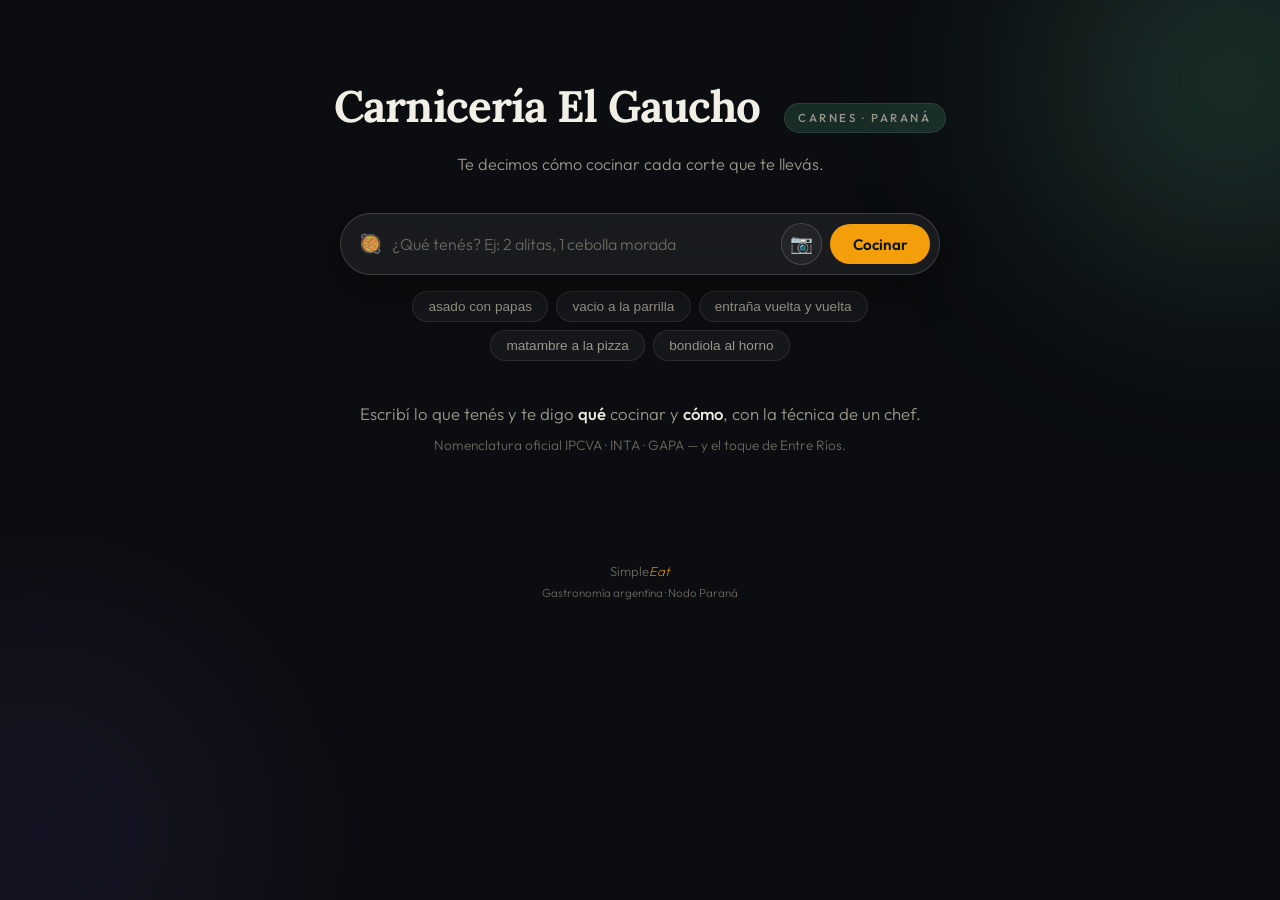
==== demo-carniceria.html @ 89d90034 "feat: modo comercio (perfil B2B personalizable) + demo carnicería" ====
<!DOCTYPE html>
<html lang="es-AR">
<head>
  <meta charset="UTF-8" />
  <meta name="viewport" content="width=device-width, initial-scale=1.0" />
  <title>Carnicería El Gaucho — Cocina cada corte</title>
  <meta name="description" content="SimpleEat te dice qué cocinar con lo que tenés, con técnica de Master Chef y nomenclatura oficial argentina (IPCVA · INTA · GAPA)." />
  <link rel="preconnect" href="https://fonts.googleapis.com" />
  <link rel="preconnect" href="https://fonts.gstatic.com" crossorigin />
  <link href="https://fonts.googleapis.com/css2?family=Lora:ital,wght@0,400;0,500;0,600;1,400;1,500&family=Outfit:wght@300;400;500;600;700&display=swap" rel="stylesheet" />
  <link rel="stylesheet" href="css/style.css" />
</head>
<body>
  <div class="halo halo--uno" aria-hidden="true"></div>
  <div class="halo halo--dos" aria-hidden="true"></div>

  <header class="cabecera">
    <div class="marca">
      <span class="marca__simple">Simple</span><span class="marca__eat">Eat</span>
      <span class="marca__nodo">Nodo Paraná</span>
    </div>
    <p class="cabecera__lema">El chef argentino que cocina con lo que tenés.</p>
  </header>

  <main class="principal">
    <!-- Omnibar: el corazón de la "tecnología invisible" -->
    <section class="omnibar" aria-label="Buscador de recetas">
      <div class="omnibar__caja">
        <span class="omnibar__icono" aria-hidden="true">🥘</span>
        <input
          id="omnibar"
          class="omnibar__input"
          type="text"
          inputmode="text"
          autocomplete="off"
          autocapitalize="off"
          spellcheck="false"
          placeholder="¿Qué tenés? Ej: 2 alitas, 1 cebolla morada"
          aria-label="Ingredientes que tenés"
        />
        <button id="foto" class="omnibar__foto" type="button" aria-label="Sacar foto de la heladera" title="Sacar foto">📷</button>
        <button id="cocinar" class="omnibar__boton" type="button">Cocinar</button>
      </div>
      <input id="captura" type="file" accept="image/*" capture="environment" hidden />
      <div class="sugerencias" id="sugerencias" aria-label="Ejemplos rápidos"></div>
    </section>

    <!-- Resultado de la receta -->
    <section id="resultado" class="resultado" hidden aria-live="polite"></section>

    <!-- Estado vacío inicial -->
    <section id="vacio" class="vacio">
      <p class="vacio__frase">Escribí lo que tenés y te digo <strong>qué</strong> cocinar y <strong>cómo</strong>, con la técnica de un chef.</p>
      <p class="vacio__detalle">Nomenclatura oficial IPCVA · INTA · GAPA — y el toque de Entre Ríos.</p>
    </section>
  </main>

  <footer class="pie">
    <span>Simple<span class="marca__eat">Eat</span></span>
    <span class="pie__nota">Gastronomía argentina · Nodo Paraná</span>
  </footer>

  <script src="js/data/ingredientes.js"></script>
  <script src="js/data/comercio-carniceria.js"></script>
  <script src="js/core/parser.js"></script>
  <script src="js/core/cocina.js"></script>
  <script src="js/core/coping.js"></script>
  <script src="js/ui/app.js"></script>
</body>
</html>
---- css/style.css ----
/* ────────────────────────────────────────────────────────────────
   SimpleEat · Estética "Premium Night 2.0"
   Fondo obsidian, halos orgánicos, glassmorphism, tipografía editorial.
   Mobile-first, touch-friendly (sin hover obligatorio).
   ──────────────────────────────────────────────────────────────── */

:root {
  --fondo: #0b0d10;
  --fondo-elevado: rgba(255, 255, 255, 0.045);
  --fondo-vidrio: rgba(255, 255, 255, 0.06);
  --borde: rgba(255, 255, 255, 0.09);
  --borde-fuerte: rgba(255, 255, 255, 0.16);

  --texto: #f2efe7;
  --texto-suave: #9b968a;
  --texto-apagado: #6b675e;

  --acento: #6ee7b7;          /* verde orgánico (halo) */
  --acento-suave: rgba(110, 231, 183, 0.14);

  --naranja: #f5a623;         /* "Ingenio Argento" */
  --verde: #34d399;
  --amarillo: #fbbf24;
  --rojo: #f87171;

  --radio: 18px;
  --radio-pill: 999px;

  --serif: "Lora", Georgia, serif;
  --sans: "Outfit", system-ui, -apple-system, sans-serif;
}

* { box-sizing: border-box; }

html, body {
  margin: 0;
  padding: 0;
}

body {
  background: var(--fondo);
  color: var(--texto);
  font-family: var(--sans);
  font-weight: 300;
  min-height: 100vh;
  line-height: 1.55;
  -webkit-font-smoothing: antialiased;
  overflow-x: hidden;
}

/* ── Halos de luz orgánica ─────────────────────────────────────── */
.halo {
  position: fixed;
  border-radius: 50%;
  filter: blur(90px);
  pointer-events: none;
  z-index: 0;
}
.halo--uno {
  width: 60vw; height: 60vw;
  max-width: 560px; max-height: 560px;
  top: -22vh; right: -18vw;
  background: radial-gradient(circle, rgba(110, 231, 183, 0.22), transparent 70%);
}
.halo--dos {
  width: 70vw; height: 70vw;
  max-width: 640px; max-height: 640px;
  bottom: -28vh; left: -22vw;
  background: radial-gradient(circle, rgba(120, 90, 220, 0.14), transparent 70%);
}

/* ── Cabecera ──────────────────────────────────────────────────── */
.cabecera {
  position: relative;
  z-index: 1;
  text-align: center;
  padding: 3rem 1.25rem 1.25rem;
}
.marca {
  font-family: var(--serif);
  display: flex;
  align-items: baseline;
  justify-content: center;
  gap: 0.35rem;
  flex-wrap: wrap;
}
.marca__simple {
  font-weight: 900;
  font-size: clamp(2rem, 6vw, 2.75rem);
  letter-spacing: -0.02em;
}
.marca__eat {
  font-weight: 200;
  font-style: italic;
  font-size: clamp(2rem, 6vw, 2.75rem);
  letter-spacing: -0.02em;
  color: var(--acento);
}
.marca__nodo {
  font-family: var(--sans);
  font-size: 0.72rem;
  font-weight: 500;
  letter-spacing: 0.22em;
  text-transform: uppercase;
  color: var(--texto-suave);
  background: var(--acento-suave);
  border: 1px solid var(--borde);
  border-radius: var(--radio-pill);
  padding: 0.3rem 0.85rem;
  margin-left: 0.75rem;
}
.cabecera__lema {
  margin: 0.75rem 0 0;
  color: var(--texto-suave);
  font-size: 1.02rem;
  font-weight: 300;
}

/* ── Principal ─────────────────────────────────────────────────── */
.principal {
  position: relative;
  z-index: 1;
  max-width: 640px;
  margin: 0 auto;
  padding: 1rem 1.25rem 4rem;
}

/* ── Omnibar ───────────────────────────────────────────────────── */
.omnibar__caja {
  display: flex;
  align-items: center;
  gap: 0.5rem;
  background: var(--fondo-vidrio);
  border: 1px solid var(--borde-fuerte);
  border-radius: var(--radio-pill);
  padding: 0.55rem 0.55rem 0.55rem 1.1rem;
  backdrop-filter: blur(14px);
  -webkit-backdrop-filter: blur(14px);
  box-shadow: 0 12px 40px rgba(0, 0, 0, 0.45);
}
.omnibar__icono {
  font-size: 1.15rem;
  flex: none;
}
.omnibar__input {
  flex: 1;
  min-width: 0;
  background: transparent;
  border: none;
  outline: none;
  color: var(--texto);
  font-family: var(--sans);
  font-size: 1rem;
  font-weight: 400;
}
.omnibar__input::placeholder {
  color: var(--texto-apagado);
  font-weight: 300;
}
.omnibar__foto {
  flex: none;
  background: var(--fondo-elevado);
  border: 1px solid var(--borde-fuerte);
  color: var(--texto);
  border-radius: var(--radio-pill);
  width: 2.6rem;
  height: 2.6rem;
  font-size: 1.15rem;
  cursor: pointer;
  display: inline-flex;
  align-items: center;
  justify-content: center;
  transition: transform 0.12s ease, border-color 0.12s ease;
}
.omnibar__foto:active {
  transform: scale(0.94);
  border-color: var(--acento);
}
.omnibar__boton {
  flex: none;
  background: var(--acento);
  color: #07150f;
  border: none;
  border-radius: var(--radio-pill);
  padding: 0.65rem 1.4rem;
  font-family: var(--sans);
  font-size: 0.95rem;
  font-weight: 600;
  cursor: pointer;
  transition: transform 0.12s ease, filter 0.12s ease;
}
.omnibar__boton:active {
  transform: scale(0.96);
  filter: brightness(0.92);
}

/* ── Sugerencias ───────────────────────────────────────────────── */
.sugerencias {
  display: flex;
  flex-wrap: wrap;
  gap: 0.5rem;
  justify-content: center;
  margin-top: 1rem;
}
.chip-sugerencia {
  background: var(--fondo-elevado);
  border: 1px solid var(--borde);
  color: var(--texto-suave);
  border-radius: var(--radio-pill);
  padding: 0.45rem 0.95rem;
  font-size: 0.85rem;
  cursor: pointer;
  transition: border-color 0.12s ease, color 0.12s ease;
}
.chip-sugerencia:active {
  border-color: var(--acento);
  color: var(--texto);
}

/* ── Estado vacío ──────────────────────────────────────────────── */
.vacio {
  text-align: center;
  padding: 2.5rem 0.5rem;
}
.vacio__frase {
  color: var(--texto-suave);
  font-size: 1.05rem;
  margin: 0 0 0.5rem;
}
.vacio__frase strong { color: var(--texto); font-weight: 500; }
.vacio__detalle {
  color: var(--texto-apagado);
  font-size: 0.85rem;
  margin: 0;
}

/* ── Resultado / receta ────────────────────────────────────────── */
.resultado {
  margin-top: 1.75rem;
  animation: aparecer 0.35s ease;
}
@keyframes aparecer {
  from { opacity: 0; transform: translateY(8px); }
  to { opacity: 1; transform: translateY(0); }
}

.tarjeta {
  background: var(--fondo-vidrio);
  border: 1px solid var(--borde);
  border-radius: var(--radio);
  padding: 1.5rem;
  backdrop-filter: blur(12px);
  -webkit-backdrop-filter: blur(12px);
  margin-bottom: 1rem;
}

.receta__titulo {
  font-family: var(--serif);
  font-weight: 500;
  font-size: clamp(1.4rem, 5vw, 1.8rem);
  margin: 0 0 1rem;
  letter-spacing: -0.01em;
}

/* ── Chips de estado ───────────────────────────────────────────── */
.chips {
  display: flex;
  flex-wrap: wrap;
  gap: 0.5rem;
  margin-bottom: 1.25rem;
}
.chip {
  display: inline-flex;
  align-items: center;
  gap: 0.35rem;
  font-size: 0.82rem;
  font-weight: 500;
  border-radius: var(--radio-pill);
  padding: 0.35rem 0.85rem;
  border: 1px solid var(--borde);
}
.chip--tiempo { background: rgba(255, 255, 255, 0.05); color: var(--texto); }
.chip--verde { background: rgba(52, 211, 153, 0.14); color: var(--verde); border-color: rgba(52, 211, 153, 0.3); }
.chip--amarillo { background: rgba(251, 191, 36, 0.14); color: var(--amarillo); border-color: rgba(251, 191, 36, 0.3); }
.chip--rojo { background: rgba(248, 113, 113, 0.14); color: var(--rojo); border-color: rgba(248, 113, 113, 0.3); }
.chip--rapido { background: var(--acento-suave); color: var(--acento); border-color: rgba(110, 231, 183, 0.3); }

/* ── Pasos ─────────────────────────────────────────────────────── */
.paso {
  display: flex;
  gap: 0.9rem;
  padding: 0.9rem 0;
  border-bottom: 1px solid var(--borde);
}
.paso:last-child { border-bottom: none; }
.paso__icono {
  font-size: 1.4rem;
  line-height: 1.3;
  flex: none;
}
.paso__cuerpo { flex: 1; min-width: 0; }
.paso__header {
  font-weight: 600;
  font-size: 0.98rem;
  color: var(--texto);
}
.paso__header .cantidad { color: var(--acento); font-weight: 700; }
.paso__tecnica {
  color: var(--texto-suave);
  font-size: 0.9rem;
  margin-top: 0.2rem;
}
.paso__origen {
  display: inline-block;
  margin-top: 0.4rem;
  font-size: 0.68rem;
  font-weight: 600;
  letter-spacing: 0.08em;
  text-transform: uppercase;
  color: var(--texto-apagado);
  border: 1px solid var(--borde);
  border-radius: var(--radio-pill);
  padding: 0.15rem 0.55rem;
}

/* ── Notas técnicas / sinergia / hacks ─────────────────────────── */
.notas { list-style: none; padding: 0; margin: 0.25rem 0 0; }
.notas li {
  color: var(--texto-suave);
  font-size: 0.88rem;
  padding: 0.4rem 0 0.4rem 1.1rem;
  position: relative;
}
.notas li::before {
  content: "›";
  position: absolute;
  left: 0;
  color: var(--acento);
  font-weight: 700;
}

.titulo-seccion {
  font-family: var(--sans);
  font-size: 0.72rem;
  font-weight: 600;
  letter-spacing: 0.18em;
  text-transform: uppercase;
  color: var(--texto-apagado);
  margin: 0 0 0.75rem;
}

.hack {
  display: flex;
  gap: 0.65rem;
  align-items: flex-start;
  padding: 0.75rem 0.9rem;
  border: 1px solid rgba(245, 166, 35, 0.25);
  background: rgba(245, 166, 35, 0.08);
  border-radius: 12px;
  margin-bottom: 0.6rem;
}
.hack__badge {
  flex: none;
  background: var(--naranja);
  color: #241503;
  font-size: 0.68rem;
  font-weight: 700;
  letter-spacing: 0.04em;
  border-radius: var(--radio-pill);
  padding: 0.2rem 0.6rem;
  margin-top: 0.1rem;
}
.hack__texto { color: var(--texto); font-size: 0.88rem; }

.nudge {
  display: flex;
  gap: 0.65rem;
  align-items: center;
  background: var(--acento-suave);
  border: 1px solid rgba(110, 231, 183, 0.28);
  border-radius: 12px;
  padding: 0.8rem 0.9rem;
  color: var(--texto);
  font-size: 0.88rem;
}

/* ── Pie ───────────────────────────────────────────────────────── */
.pie {
  position: relative;
  z-index: 1;
  text-align: center;
  padding: 0 1.25rem 2.5rem;
  color: var(--texto-apagado);
  font-size: 0.82rem;
}
.pie .marca__eat { font-size: 0.82rem; }
.pie__nota { display: block; margin-top: 0.2rem; font-size: 0.72rem; }

@media (min-width: 640px) {
  .cabecera { padding-top: 4.5rem; }
}
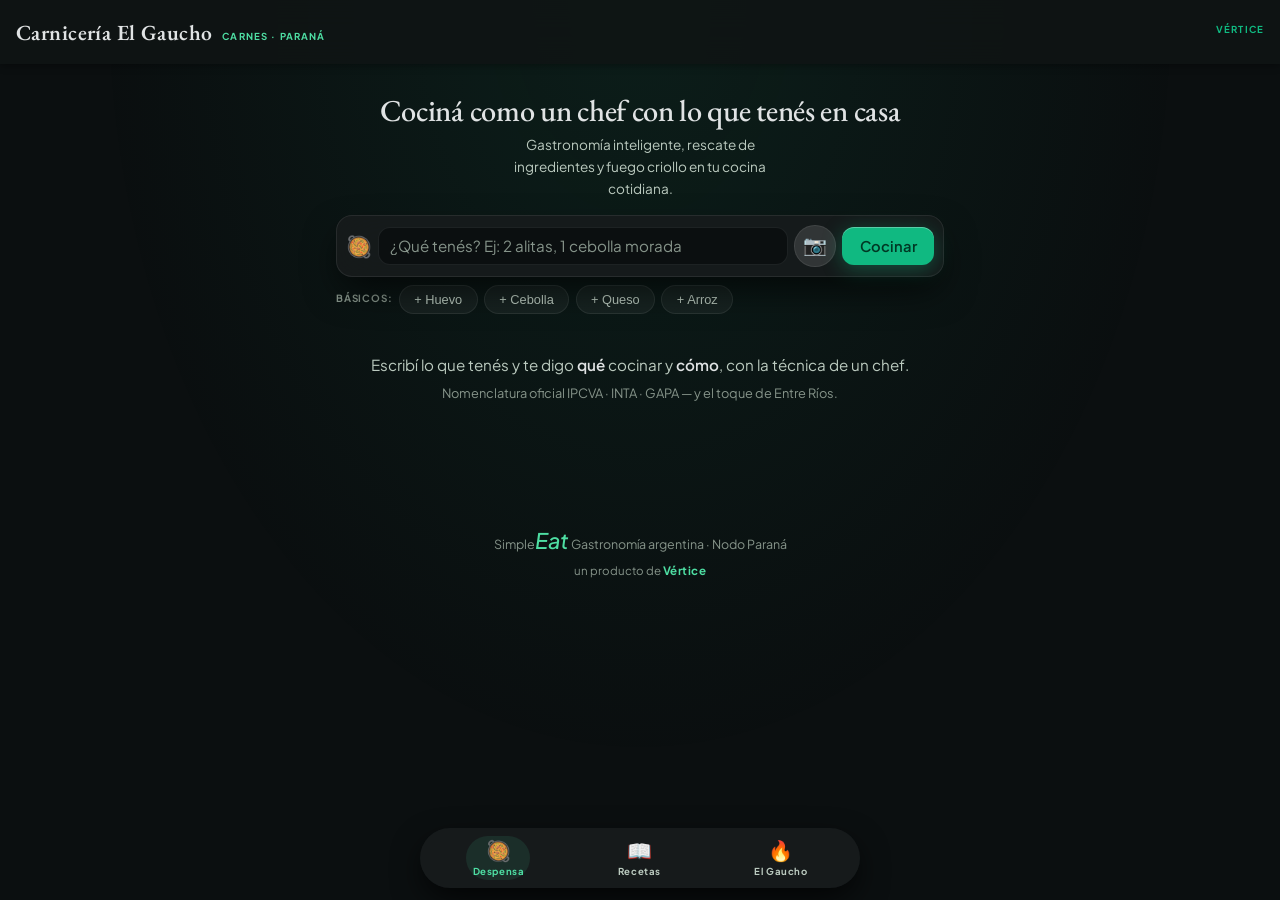
==== commit 6f146617: "feat: demo carnicería actualizada al diseño Stitch + Vértice" ====
--- a/demo-carniceria.html
+++ b/demo-carniceria.html
@@ -1,28 +1,35 @@
 <!DOCTYPE html>
-<html lang="es-AR">
+<html lang="es-AR" class="dark">
 <head>
   <meta charset="UTF-8" />
-  <meta name="viewport" content="width=device-width, initial-scale=1.0" />
-  <title>Carnicería El Gaucho — Cocina cada corte</title>
-  <meta name="description" content="SimpleEat te dice qué cocinar con lo que tenés, con técnica de Master Chef y nomenclatura oficial argentina (IPCVA · INTA · GAPA)." />
+  <meta name="viewport" content="width=device-width, initial-scale=1.0, maximum-scale=1.0, user-scalable=no, viewport-fit=cover" />
+  <title>Carnicería El Gaucho — Cocina cada corte · Vértice</title>
+  <meta name="description" content="SimpleEat te dice qué cocinar con lo que tenés, con técnica de Master Chef y nomenclatura oficial argentina (IPCVA · INTA · GAPA). Un producto de Vértice." />
   <link rel="preconnect" href="https://fonts.googleapis.com" />
   <link rel="preconnect" href="https://fonts.gstatic.com" crossorigin />
-  <link href="https://fonts.googleapis.com/css2?family=Lora:ital,wght@0,400;0,500;0,600;1,400;1,500&family=Outfit:wght@300;400;500;600;700&display=swap" rel="stylesheet" />
+  <link href="https://fonts.googleapis.com/css2?family=EB+Garamond:ital,wght@0,500;0,600;1,500&family=Plus+Jakarta+Sans:wght@400;600;700&display=swap" rel="stylesheet" />
   <link rel="stylesheet" href="css/style.css" />
 </head>
 <body>
   <div class="halo halo--uno" aria-hidden="true"></div>
-  <div class="halo halo--dos" aria-hidden="true"></div>
 
   <header class="cabecera">
-    <div class="marca">
-      <span class="marca__simple">Simple</span><span class="marca__eat">Eat</span>
-      <span class="marca__nodo">Nodo Paraná</span>
+    <div class="cabecera__fila">
+      <div class="marca">
+        <span class="marca__simple">Simple</span><span class="marca__eat">Eat</span>
+        <span class="marca__nodo">Despensa</span>
+      </div>
+      <span class="marca__nodo" style="color:var(--esmeralda-prof)">Vértice</span>
     </div>
-    <p class="cabecera__lema">El chef argentino que cocina con lo que tenés.</p>
   </header>
 
   <main class="principal">
+    <!-- Saludo editorial -->
+    <section class="saludo">
+      <h1>Cociná como un chef con lo que tenés en casa</h1>
+      <p>Gastronomía inteligente, rescate de ingredientes y fuego criollo en tu cocina cotidiana.</p>
+    </section>
+
     <!-- Omnibar: el corazón de la "tecnología invisible" -->
     <section class="omnibar" aria-label="Buscador de recetas">
       <div class="omnibar__caja">
@@ -42,6 +49,16 @@
         <button id="cocinar" class="omnibar__boton" type="button">Cocinar</button>
       </div>
       <input id="captura" type="file" accept="image/*" capture="environment" hidden />
+
+      <!-- Chips rápidos de básicos -->
+      <div class="omnibar__rapidos">
+        <span class="etiqueta">Básicos:</span>
+        <button type="button" class="chip-sugerencia" data-agregar="huevo">+ Huevo</button>
+        <button type="button" class="chip-sugerencia" data-agregar="cebolla">+ Cebolla</button>
+        <button type="button" class="chip-sugerencia" data-agregar="queso">+ Queso</button>
+        <button type="button" class="chip-sugerencia" data-agregar="arroz">+ Arroz</button>
+      </div>
+
       <div class="sugerencias" id="sugerencias" aria-label="Ejemplos rápidos"></div>
     </section>
 
@@ -55,13 +72,30 @@
     </section>
   </main>
 
+  <!-- Navegación inferior -->
+  <nav class="pienav">
+    <div class="pienav__barra">
+      <button class="pienav__item activo" data-nav="despensa" type="button">
+        <span class="ico">🥘</span><span class="txt">Despensa</span>
+      </button>
+      <button class="pienav__item" data-nav="recetas" type="button">
+        <span class="ico">📖</span><span class="txt">Recetas</span>
+      </button>
+      <button class="pienav__item" data-nav="gaucho" type="button">
+        <span class="ico">🔥</span><span class="txt">El Gaucho</span>
+      </button>
+    </div>
+  </nav>
+
   <footer class="pie">
     <span>Simple<span class="marca__eat">Eat</span></span>
     <span class="pie__nota">Gastronomía argentina · Nodo Paraná</span>
+    <span class="pie__vertice">un producto de <strong>Vértice</strong></span>
   </footer>
 
   <script src="js/data/ingredientes.js"></script>
   <script src="js/data/comercio-carniceria.js"></script>
+  <script src="js/config.js"></script>
   <script src="js/core/parser.js"></script>
   <script src="js/core/cocina.js"></script>
   <script src="js/core/coping.js"></script>
--- a/css/style.css
+++ b/css/style.css
@@ -1,119 +1,122 @@
 /* ────────────────────────────────────────────────────────────────
-   SimpleEat · Estética "Premium Night 2.0"
-   Fondo obsidian, halos orgánicos, glassmorphism, tipografía editorial.
-   Mobile-first, touch-friendly (sin hover obligatorio).
+   SimpleEat · "Obsidian & Brasas" (design system de Stitch)
+   Fondo obsidian profundo, esmeralda mint + fuego artesanal,
+   glassmorphism nocturno, tipografía editorial EB Garamond + Plus Jakarta Sans.
+   Mobile-first, touch-friendly. Un producto de Vértice.
    ──────────────────────────────────────────────────────────────── */
 
 :root {
-  --fondo: #0b0d10;
-  --fondo-elevado: rgba(255, 255, 255, 0.045);
-  --fondo-vidrio: rgba(255, 255, 255, 0.06);
-  --borde: rgba(255, 255, 255, 0.09);
-  --borde-fuerte: rgba(255, 255, 255, 0.16);
-
-  --texto: #f2efe7;
-  --texto-suave: #9b968a;
-  --texto-apagado: #6b675e;
-
-  --acento: #6ee7b7;          /* verde orgánico (halo) */
-  --acento-suave: rgba(110, 231, 183, 0.14);
-
-  --naranja: #f5a623;         /* "Ingenio Argento" */
-  --verde: #34d399;
-  --amarillo: #fbbf24;
-  --rojo: #f87171;
-
-  --radio: 18px;
-  --radio-pill: 999px;
-
-  --serif: "Lora", Georgia, serif;
-  --sans: "Outfit", system-ui, -apple-system, sans-serif;
+  /* Superficies obsidian */
+  --fondo: #0b0f10;
+  --superficie: #101415;
+  --sup-bajo: #181c1d;
+  --sup-medio: #1c2021;
+  --sup-alto: #272b2c;
+  --sup-mas-alto: #313536;
+
+  /* Texto */
+  --texto: #e0e3e4;
+  --texto-suave: #bbcabf;
+  --texto-apagado: #86948a;
+
+  /* Acentos */
+  --esmeralda: #4edea3;      /* primary: consumidor/fresco */
+  --esmeralda-prof: #10b981; /* primary-container */
+  --esmeralda-on: #003824;   /* texto sobre esmeralda */
+  --fuego: #ffb690;          /* secondary: carnicería/Ingenio Argento */
+  --fuego-prof: #ec6a06;     /* secondary-container */
+  --fuego-vivo: #ff7e31;     /* tertiary-container */
+  --fuego-on: #552100;
+
+  /* Bordes de vidrio */
+  --borde: rgba(255, 255, 255, 0.08);
+  --borde-fuerte: rgba(255, 255, 255, 0.14);
+  --borde-fuego: rgba(249, 115, 22, 0.35);
+  --borde-esmeralda: rgba(16, 185, 129, 0.35);
+
+  --radio: 8px;
+  --radio-card: 16px;
+  --radio-pill: 9999px;
+
+  --serif: "EB Garamond", Georgia, serif;
+  --sans: "Plus Jakarta Sans", system-ui, -apple-system, sans-serif;
 }
 
 * { box-sizing: border-box; }
 
-html, body {
-  margin: 0;
-  padding: 0;
-}
+html, body { margin: 0; padding: 0; }
 
 body {
   background: var(--fondo);
   color: var(--texto);
   font-family: var(--sans);
-  font-weight: 300;
+  font-weight: 400;
+  font-size: 14px;
+  line-height: 1.6;
   min-height: 100vh;
-  line-height: 1.55;
   -webkit-font-smoothing: antialiased;
   overflow-x: hidden;
-}
-
-/* ── Halos de luz orgánica ─────────────────────────────────────── */
+  overscroll-behavior: none;
+  -webkit-tap-highlight-color: transparent;
+}
+
+/* ── Aura esmeralda de fondo ───────────────────────────────────── */
 .halo {
   position: fixed;
-  border-radius: 50%;
-  filter: blur(90px);
   pointer-events: none;
   z-index: 0;
 }
 .halo--uno {
-  width: 60vw; height: 60vw;
-  max-width: 560px; max-height: 560px;
-  top: -22vh; right: -18vw;
-  background: radial-gradient(circle, rgba(110, 231, 183, 0.22), transparent 70%);
-}
-.halo--dos {
-  width: 70vw; height: 70vw;
-  max-width: 640px; max-height: 640px;
-  bottom: -28vh; left: -22vw;
-  background: radial-gradient(circle, rgba(120, 90, 220, 0.14), transparent 70%);
-}
-
-/* ── Cabecera ──────────────────────────────────────────────────── */
+  inset: 0;
+  background: radial-gradient(ellipse at top, rgba(16, 185, 129, 0.09) 0%, transparent 60%);
+}
+
+/* ── Cabecera fija ─────────────────────────────────────────────── */
 .cabecera {
-  position: relative;
-  z-index: 1;
-  text-align: center;
-  padding: 3rem 1.25rem 1.25rem;
+  position: fixed;
+  top: 0; left: 0; right: 0;
+  z-index: 50;
+  background: rgba(16, 20, 21, 0.85);
+  backdrop-filter: blur(20px);
+  -webkit-backdrop-filter: blur(20px);
+  box-shadow: 0 1px 8px rgba(0, 0, 0, 0.4);
+}
+.cabecera__fila {
+  height: 64px;
+  padding: 0 1rem;
+  display: flex;
+  align-items: center;
+  justify-content: space-between;
 }
 .marca {
   font-family: var(--serif);
   display: flex;
   align-items: baseline;
-  justify-content: center;
-  gap: 0.35rem;
-  flex-wrap: wrap;
+  gap: 0.3rem;
 }
 .marca__simple {
-  font-weight: 900;
-  font-size: clamp(2rem, 6vw, 2.75rem);
-  letter-spacing: -0.02em;
+  font-weight: 600;
+  font-size: 1.35rem;
+  letter-spacing: 0.02em;
 }
 .marca__eat {
-  font-weight: 200;
+  font-weight: 500;
   font-style: italic;
-  font-size: clamp(2rem, 6vw, 2.75rem);
-  letter-spacing: -0.02em;
-  color: var(--acento);
+  color: var(--esmeralda);
+  font-size: 1.35rem;
 }
 .marca__nodo {
   font-family: var(--sans);
-  font-size: 0.72rem;
-  font-weight: 500;
-  letter-spacing: 0.22em;
+  font-size: 0.6rem;
+  font-weight: 700;
+  letter-spacing: 0.12em;
   text-transform: uppercase;
-  color: var(--texto-suave);
-  background: var(--acento-suave);
-  border: 1px solid var(--borde);
-  border-radius: var(--radio-pill);
-  padding: 0.3rem 0.85rem;
-  margin-left: 0.75rem;
+  color: var(--esmeralda);
+  display: block;
+  margin-top: -4px;
 }
 .cabecera__lema {
-  margin: 0.75rem 0 0;
-  color: var(--texto-suave);
-  font-size: 1.02rem;
-  font-weight: 300;
+  display: none;
 }
 
 /* ── Principal ─────────────────────────────────────────────────── */
@@ -122,76 +125,113 @@
   z-index: 1;
   max-width: 640px;
   margin: 0 auto;
-  padding: 1rem 1.25rem 4rem;
-}
-
-/* ── Omnibar ───────────────────────────────────────────────────── */
+  padding: 88px 1rem 120px;
+}
+
+/* ── Saludo editorial ──────────────────────────────────────────── */
+.saludo {
+  text-align: center;
+  padding: 0.25rem 0.5rem 1rem;
+}
+.saludo h1 {
+  font-family: var(--serif);
+  font-weight: 500;
+  font-size: clamp(1.5rem, 5.5vw, 1.9rem);
+  line-height: 1.2;
+  margin: 0 0 0.35rem;
+  letter-spacing: -0.01em;
+}
+.saludo p {
+  color: var(--texto-suave);
+  font-size: 0.85rem;
+  margin: 0;
+  max-width: 300px;
+  margin-inline: auto;
+}
+
+/* ── Omnibar glassmorphism ─────────────────────────────────────── */
 .omnibar__caja {
   display: flex;
   align-items: center;
-  gap: 0.5rem;
-  background: var(--fondo-vidrio);
-  border: 1px solid var(--borde-fuerte);
-  border-radius: var(--radio-pill);
-  padding: 0.55rem 0.55rem 0.55rem 1.1rem;
-  backdrop-filter: blur(14px);
-  -webkit-backdrop-filter: blur(14px);
-  box-shadow: 0 12px 40px rgba(0, 0, 0, 0.45);
+  gap: 0.4rem;
+  background: rgba(24, 28, 29, 0.85);
+  border: 1px solid var(--borde);
+  border-radius: var(--radio-card);
+  padding: 0.55rem;
+  backdrop-filter: blur(24px);
+  -webkit-backdrop-filter: blur(24px);
+  box-shadow: 0 16px 36px -6px rgba(0, 0, 0, 0.7);
 }
 .omnibar__icono {
-  font-size: 1.15rem;
+  font-size: 1.3rem;
   flex: none;
+  color: var(--esmeralda);
 }
 .omnibar__input {
   flex: 1;
   min-width: 0;
-  background: transparent;
-  border: none;
+  background: rgba(11, 15, 16, 0.9);
+  border: 1px solid var(--borde);
+  border-radius: 12px;
+  padding: 0.55rem 0.7rem;
+  color: var(--texto);
+  font-family: var(--sans);
+  font-size: 0.95rem;
   outline: none;
-  color: var(--texto);
-  font-family: var(--sans);
-  font-size: 1rem;
-  font-weight: 400;
-}
-.omnibar__input::placeholder {
-  color: var(--texto-apagado);
-  font-weight: 300;
-}
+}
+.omnibar__input:focus {
+  box-shadow: 0 0 0 1px var(--esmeralda-prof);
+}
+.omnibar__input::placeholder { color: var(--texto-apagado); }
 .omnibar__foto {
   flex: none;
-  background: var(--fondo-elevado);
-  border: 1px solid var(--borde-fuerte);
-  color: var(--texto);
-  border-radius: var(--radio-pill);
+  background: var(--sup-mas-alto);
+  border: 1px solid var(--borde);
+  color: var(--esmeralda);
+  border-radius: 50%;
   width: 2.6rem;
   height: 2.6rem;
-  font-size: 1.15rem;
+  font-size: 1.2rem;
   cursor: pointer;
   display: inline-flex;
   align-items: center;
   justify-content: center;
-  transition: transform 0.12s ease, border-color 0.12s ease;
-}
-.omnibar__foto:active {
-  transform: scale(0.94);
-  border-color: var(--acento);
-}
+  transition: transform 0.12s ease;
+}
+.omnibar__foto:active { transform: scale(0.92); }
 .omnibar__boton {
   flex: none;
-  background: var(--acento);
-  color: #07150f;
+  background: var(--esmeralda-prof);
+  color: var(--esmeralda-on);
   border: none;
-  border-radius: var(--radio-pill);
-  padding: 0.65rem 1.4rem;
-  font-family: var(--sans);
-  font-size: 0.95rem;
+  border-radius: 12px;
+  padding: 0.65rem 1.1rem;
+  font-family: var(--sans);
+  font-size: 0.92rem;
   font-weight: 600;
   cursor: pointer;
+  box-shadow: 0 4px 20px rgba(16, 185, 129, 0.35), inset 0 1px 0 rgba(255, 255, 255, 0.3);
   transition: transform 0.12s ease, filter 0.12s ease;
 }
-.omnibar__boton:active {
-  transform: scale(0.96);
-  filter: brightness(0.92);
+.omnibar__boton:active { transform: scale(0.96); filter: brightness(0.94); }
+
+/* Fila de chips rápidos */
+.omnibar__rapidos {
+  display: flex;
+  align-items: center;
+  gap: 0.4rem;
+  margin-top: 0.5rem;
+  overflow-x: auto;
+  scrollbar-width: none;
+}
+.omnibar__rapidos::-webkit-scrollbar { display: none; }
+.omnibar__rapidos .etiqueta {
+  font-size: 0.62rem;
+  font-weight: 700;
+  letter-spacing: 0.08em;
+  text-transform: uppercase;
+  color: var(--texto-apagado);
+  flex: none;
 }
 
 /* ── Sugerencias ───────────────────────────────────────────────── */
@@ -200,121 +240,92 @@
   flex-wrap: wrap;
   gap: 0.5rem;
   justify-content: center;
-  margin-top: 1rem;
+  margin-top: 0.9rem;
 }
 .chip-sugerencia {
-  background: var(--fondo-elevado);
+  background: rgba(255, 255, 255, 0.05);
   border: 1px solid var(--borde);
   color: var(--texto-suave);
   border-radius: var(--radio-pill);
-  padding: 0.45rem 0.95rem;
-  font-size: 0.85rem;
+  padding: 0.4rem 0.9rem;
+  font-size: 0.8rem;
   cursor: pointer;
   transition: border-color 0.12s ease, color 0.12s ease;
 }
-.chip-sugerencia:active {
-  border-color: var(--acento);
-  color: var(--texto);
-}
+.chip-sugerencia:active { border-color: var(--esmeralda); color: var(--texto); }
 
 /* ── Estado vacío ──────────────────────────────────────────────── */
 .vacio {
   text-align: center;
-  padding: 2.5rem 0.5rem;
-}
-.vacio__frase {
-  color: var(--texto-suave);
-  font-size: 1.05rem;
-  margin: 0 0 0.5rem;
-}
-.vacio__frase strong { color: var(--texto); font-weight: 500; }
-.vacio__detalle {
-  color: var(--texto-apagado);
-  font-size: 0.85rem;
-  margin: 0;
-}
+  padding: 1.5rem 0.5rem 0;
+}
+.vacio__frase { color: var(--texto-suave); font-size: 0.95rem; margin: 0 0 0.4rem; }
+.vacio__frase strong { color: var(--texto); font-weight: 600; }
+.vacio__detalle { color: var(--texto-apagado); font-size: 0.8rem; margin: 0; }
 
 /* ── Resultado / receta ────────────────────────────────────────── */
-.resultado {
-  margin-top: 1.75rem;
-  animation: aparecer 0.35s ease;
-}
+.resultado { margin-top: 1.25rem; animation: aparecer 0.35s ease; }
 @keyframes aparecer {
   from { opacity: 0; transform: translateY(8px); }
   to { opacity: 1; transform: translateY(0); }
 }
 
 .tarjeta {
-  background: var(--fondo-vidrio);
-  border: 1px solid var(--borde);
-  border-radius: var(--radio);
-  padding: 1.5rem;
-  backdrop-filter: blur(12px);
-  -webkit-backdrop-filter: blur(12px);
-  margin-bottom: 1rem;
+  background: rgba(24, 28, 29, 0.85);
+  border: 1px solid var(--borde);
+  border-radius: var(--radio-card);
+  padding: 1.25rem;
+  backdrop-filter: blur(20px);
+  -webkit-backdrop-filter: blur(20px);
+  margin-bottom: 0.9rem;
 }
 
 .receta__titulo {
   font-family: var(--serif);
   font-weight: 500;
-  font-size: clamp(1.4rem, 5vw, 1.8rem);
-  margin: 0 0 1rem;
+  font-size: clamp(1.35rem, 5vw, 1.7rem);
+  margin: 0 0 0.9rem;
   letter-spacing: -0.01em;
-}
-
-/* ── Chips de estado ───────────────────────────────────────────── */
-.chips {
-  display: flex;
-  flex-wrap: wrap;
-  gap: 0.5rem;
-  margin-bottom: 1.25rem;
-}
+  line-height: 1.25;
+}
+
+/* Chips de estado */
+.chips { display: flex; flex-wrap: wrap; gap: 0.5rem; }
 .chip {
   display: inline-flex;
   align-items: center;
   gap: 0.35rem;
-  font-size: 0.82rem;
-  font-weight: 500;
-  border-radius: var(--radio-pill);
-  padding: 0.35rem 0.85rem;
-  border: 1px solid var(--borde);
-}
-.chip--tiempo { background: rgba(255, 255, 255, 0.05); color: var(--texto); }
-.chip--verde { background: rgba(52, 211, 153, 0.14); color: var(--verde); border-color: rgba(52, 211, 153, 0.3); }
-.chip--amarillo { background: rgba(251, 191, 36, 0.14); color: var(--amarillo); border-color: rgba(251, 191, 36, 0.3); }
-.chip--rojo { background: rgba(248, 113, 113, 0.14); color: var(--rojo); border-color: rgba(248, 113, 113, 0.3); }
-.chip--rapido { background: var(--acento-suave); color: var(--acento); border-color: rgba(110, 231, 183, 0.3); }
-
-/* ── Pasos ─────────────────────────────────────────────────────── */
+  font-size: 0.78rem;
+  font-weight: 600;
+  border-radius: var(--radio-pill);
+  padding: 0.4rem 0.85rem;
+  border: 1px solid var(--borde);
+  background: rgba(255, 255, 255, 0.05);
+  color: var(--texto);
+}
+.chip--verde { background: rgba(78, 222, 163, 0.12); color: var(--esmeralda); border-color: var(--borde-esmeralda); }
+.chip--amarillo { background: rgba(255, 182, 145, 0.12); color: var(--fuego); border-color: var(--borde-fuego); }
+.chip--rojo { background: rgba(255, 120, 120, 0.12); color: #ff9e9e; border-color: rgba(255, 120, 120, 0.3); }
+.chip--rapido { background: rgba(16, 185, 129, 0.15); color: var(--esmeralda-prof); border-color: var(--borde-esmeralda); }
+
+/* Pasos */
 .paso {
   display: flex;
-  gap: 0.9rem;
-  padding: 0.9rem 0;
+  gap: 0.8rem;
+  padding: 0.85rem 0;
   border-bottom: 1px solid var(--borde);
 }
 .paso:last-child { border-bottom: none; }
-.paso__icono {
-  font-size: 1.4rem;
-  line-height: 1.3;
-  flex: none;
-}
+.paso__icono { font-size: 1.35rem; line-height: 1.35; flex: none; }
 .paso__cuerpo { flex: 1; min-width: 0; }
-.paso__header {
-  font-weight: 600;
-  font-size: 0.98rem;
-  color: var(--texto);
-}
-.paso__header .cantidad { color: var(--acento); font-weight: 700; }
-.paso__tecnica {
-  color: var(--texto-suave);
-  font-size: 0.9rem;
-  margin-top: 0.2rem;
-}
+.paso__header { font-weight: 600; font-size: 0.95rem; color: var(--texto); }
+.paso__header .cantidad { color: var(--esmeralda); font-weight: 700; }
+.paso__tecnica { color: var(--texto-suave); font-size: 0.85rem; margin-top: 0.2rem; }
 .paso__origen {
   display: inline-block;
   margin-top: 0.4rem;
-  font-size: 0.68rem;
-  font-weight: 600;
+  font-size: 0.62rem;
+  font-weight: 700;
   letter-spacing: 0.08em;
   text-transform: uppercase;
   color: var(--texto-apagado);
@@ -323,79 +334,123 @@
   padding: 0.15rem 0.55rem;
 }
 
-/* ── Notas técnicas / sinergia / hacks ─────────────────────────── */
+/* Notas / sinergia */
 .notas { list-style: none; padding: 0; margin: 0.25rem 0 0; }
 .notas li {
   color: var(--texto-suave);
-  font-size: 0.88rem;
-  padding: 0.4rem 0 0.4rem 1.1rem;
+  font-size: 0.85rem;
+  padding: 0.35rem 0 0.35rem 1rem;
   position: relative;
 }
 .notas li::before {
   content: "›";
   position: absolute;
   left: 0;
-  color: var(--acento);
+  color: var(--esmeralda);
   font-weight: 700;
 }
 
 .titulo-seccion {
   font-family: var(--sans);
-  font-size: 0.72rem;
-  font-weight: 600;
-  letter-spacing: 0.18em;
+  font-size: 0.66rem;
+  font-weight: 700;
+  letter-spacing: 0.14em;
   text-transform: uppercase;
   color: var(--texto-apagado);
-  margin: 0 0 0.75rem;
-}
-
+  margin: 0 0 0.7rem;
+}
+
+/* Hack "Ingenio Argento" */
 .hack {
   display: flex;
-  gap: 0.65rem;
+  gap: 0.6rem;
   align-items: flex-start;
-  padding: 0.75rem 0.9rem;
-  border: 1px solid rgba(245, 166, 35, 0.25);
-  background: rgba(245, 166, 35, 0.08);
+  padding: 0.7rem 0.85rem;
+  border: 1px solid var(--borde-fuego);
+  background: rgba(236, 106, 6, 0.1);
   border-radius: 12px;
-  margin-bottom: 0.6rem;
+  margin-bottom: 0.55rem;
 }
 .hack__badge {
   flex: none;
-  background: var(--naranja);
-  color: #241503;
-  font-size: 0.68rem;
+  background: var(--fuego-prof);
+  color: #fff;
+  font-size: 0.62rem;
   font-weight: 700;
   letter-spacing: 0.04em;
   border-radius: var(--radio-pill);
   padding: 0.2rem 0.6rem;
   margin-top: 0.1rem;
 }
-.hack__texto { color: var(--texto); font-size: 0.88rem; }
+.hack__texto { color: var(--texto); font-size: 0.85rem; }
 
 .nudge {
   display: flex;
-  gap: 0.65rem;
-  align-items: center;
-  background: var(--acento-suave);
-  border: 1px solid rgba(110, 231, 183, 0.28);
+  gap: 0.6rem;
+  align-items: center;
+  background: rgba(16, 185, 129, 0.12);
+  border: 1px solid var(--borde-esmeralda);
   border-radius: 12px;
-  padding: 0.8rem 0.9rem;
+  padding: 0.75rem 0.85rem;
   color: var(--texto);
-  font-size: 0.88rem;
-}
+  font-size: 0.85rem;
+}
+
+/* ── Navegación inferior ───────────────────────────────────────── */
+.pienav {
+  position: fixed;
+  bottom: 0; left: 0; right: 0;
+  z-index: 50;
+  padding: 0 1rem 0.75rem;
+  pointer-events: none;
+}
+.pienav__barra {
+  pointer-events: auto;
+  max-width: 440px;
+  margin: 0 auto;
+  height: 60px;
+  border-radius: var(--radio-pill);
+  background: rgba(24, 28, 29, 0.9);
+  backdrop-filter: blur(24px);
+  -webkit-backdrop-filter: blur(24px);
+  padding: 0 0.5rem;
+  display: flex;
+  align-items: center;
+  justify-content: space-around;
+  box-shadow: 0 12px 32px -4px rgba(0, 0, 0, 0.8);
+}
+.pienav__item {
+  display: flex;
+  flex-direction: column;
+  align-items: center;
+  gap: 2px;
+  min-width: 64px;
+  height: 44px;
+  border-radius: var(--radio-pill);
+  color: var(--texto-suave);
+  background: transparent;
+  border: none;
+  cursor: pointer;
+  font-family: var(--sans);
+  transition: color 0.15s ease, background 0.15s ease;
+}
+.pienav__item span.ico { font-size: 1.25rem; }
+.pienav__item span.txt { font-size: 0.6rem; font-weight: 700; letter-spacing: 0.06em; }
+.pienav__item.activo { color: var(--esmeralda); background: rgba(78, 222, 163, 0.1); }
 
 /* ── Pie ───────────────────────────────────────────────────────── */
 .pie {
   position: relative;
   z-index: 1;
   text-align: center;
-  padding: 0 1.25rem 2.5rem;
+  padding: 0 1rem 0.5rem;
   color: var(--texto-apagado);
-  font-size: 0.82rem;
-}
-.pie .marca__eat { font-size: 0.82rem; }
-.pie__nota { display: block; margin-top: 0.2rem; font-size: 0.72rem; }
+  font-size: 0.78rem;
+  display: none; /* el footer queda fuera, la nav inferior lo reemplaza en mobile */
+}
+.pie__vertice { display: block; margin-top: 0.2rem; font-size: 0.72rem; }
+.pie__vertice strong { color: var(--esmeralda); font-weight: 700; letter-spacing: 0.04em; }
 
 @media (min-width: 640px) {
-  .cabecera { padding-top: 4.5rem; }
-}
+  .pie { display: block; padding-bottom: 1.5rem; }
+}
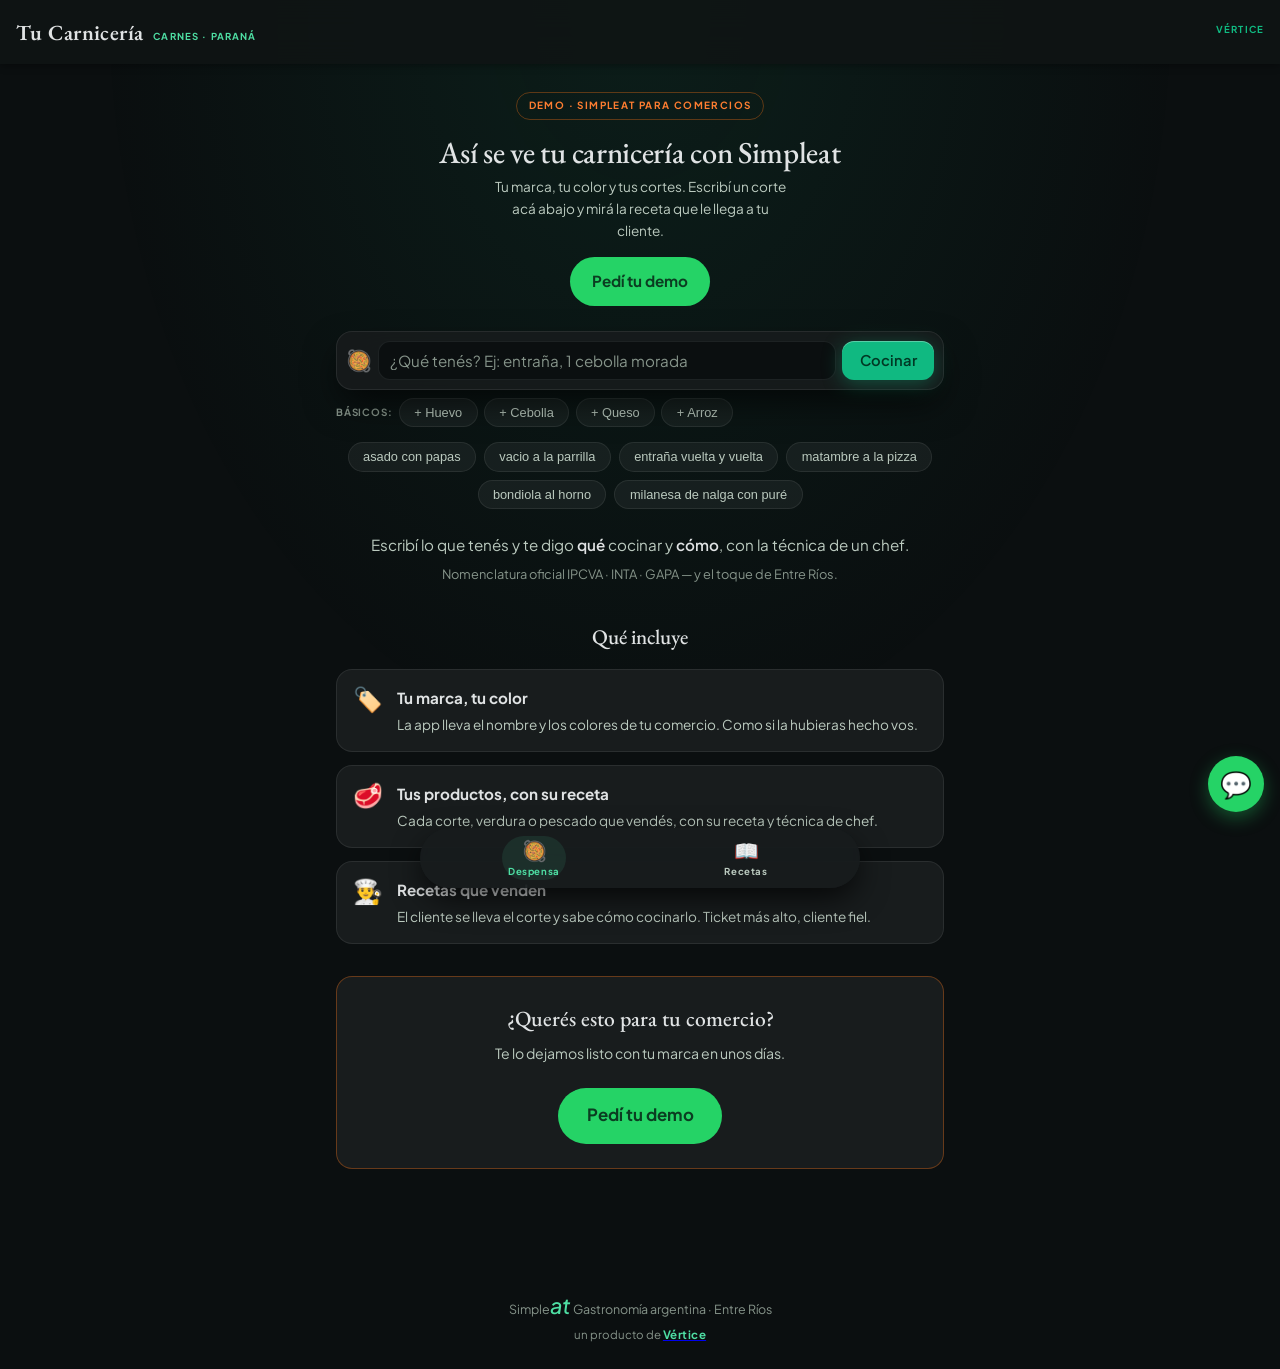
==== commit 4eb41204: "feat: landing B2B (demo carniceria + WhatsApp 'pedir demo') y conversion 'contactar'" ====
--- a/demo-carniceria.html
+++ b/demo-carniceria.html
@@ -3,12 +3,94 @@
 <head>
   <meta charset="UTF-8" />
   <meta name="viewport" content="width=device-width, initial-scale=1.0, maximum-scale=1.0, user-scalable=no, viewport-fit=cover" />
-  <title>Carnicería El Gaucho — Cocina cada corte · Vértice</title>
-  <meta name="description" content="SimpleEat te dice qué cocinar con lo que tenés, con técnica de Master Chef y nomenclatura oficial argentina (IPCVA · INTA · GAPA). Un producto de Vértice." />
+  <title>Simpleat para comercios — Demo carnicería · Vértice</title>
+  <meta name="description" content="Tu comercio de alimentos con app de recetas propia: tu marca, tus productos y recetas de chef. Pedí tu demo de Simpleat por WhatsApp." />
   <link rel="preconnect" href="https://fonts.googleapis.com" />
   <link rel="preconnect" href="https://fonts.gstatic.com" crossorigin />
   <link href="https://fonts.googleapis.com/css2?family=EB+Garamond:ital,wght@0,500;0,600;1,500&family=Plus+Jakarta+Sans:wght@400;600;700&display=swap" rel="stylesheet" />
   <link rel="stylesheet" href="css/style.css" />
+  <style>
+    /* ── Landing B2B (demo carnicería) — solo lo propio de esta página ── */
+    .saludo--b2b { padding-bottom: 1.6rem; }
+    .demo-tag {
+      display: inline-block;
+      font-family: var(--sans);
+      font-size: 0.62rem;
+      font-weight: 700;
+      letter-spacing: 0.14em;
+      text-transform: uppercase;
+      color: var(--fuego-vivo);
+      border: 1px solid var(--borde-fuego);
+      border-radius: var(--radio-pill);
+      padding: 0.3rem 0.7rem;
+      margin-bottom: 0.9rem;
+    }
+    .cta-whatsapp {
+      display: inline-flex;
+      align-items: center;
+      gap: 0.45rem;
+      margin-top: 1rem;
+      background: #25d366;
+      color: #0b3d21;
+      font-family: var(--sans);
+      font-weight: 700;
+      font-size: 0.95rem;
+      text-decoration: none;
+      padding: 0.75rem 1.4rem;
+      border-radius: var(--radio-pill);
+      transition: transform 0.15s ease, filter 0.15s ease;
+    }
+    .cta-whatsapp:hover { transform: translateY(-1px); filter: brightness(1.05); }
+    .cta-whatsapp--grande { font-size: 1.05rem; padding: 0.9rem 1.8rem; }
+    .beneficios { margin-top: 2.2rem; }
+    .beneficios h2 {
+      font-family: var(--serif);
+      font-weight: 500;
+      font-size: 1.3rem;
+      text-align: center;
+      margin: 0 0 1rem;
+    }
+    .beneficio {
+      display: flex;
+      align-items: flex-start;
+      gap: 0.9rem;
+      background: var(--sup-bajo);
+      border: 1px solid var(--borde);
+      border-radius: var(--radio-card);
+      padding: 1rem;
+      margin-bottom: 0.8rem;
+    }
+    .beneficio__icono { font-size: 1.5rem; line-height: 1; }
+    .beneficio strong { display: block; font-size: 0.95rem; margin-bottom: 0.2rem; }
+    .beneficio p { margin: 0; color: var(--texto-suave); font-size: 0.85rem; }
+    .cta-final {
+      margin-top: 2rem;
+      text-align: center;
+      background: var(--sup-bajo);
+      border: 1px solid var(--borde-fuego);
+      border-radius: var(--radio-card);
+      padding: 1.5rem 1rem;
+    }
+    .cta-final h2 { font-family: var(--serif); font-weight: 500; font-size: 1.35rem; margin: 0 0 0.35rem; }
+    .cta-final p { color: var(--texto-suave); font-size: 0.88rem; margin: 0 0 0.5rem; }
+    .whatsapp-flotante {
+      position: fixed;
+      right: 1rem;
+      bottom: 5.5rem;
+      z-index: 60;
+      width: 56px;
+      height: 56px;
+      display: flex;
+      align-items: center;
+      justify-content: center;
+      background: #25d366;
+      color: #0b3d21;
+      font-size: 1.6rem;
+      border-radius: 50%;
+      box-shadow: 0 6px 18px rgba(37, 211, 102, 0.35);
+      text-decoration: none;
+    }
+  </style>
 </head>
 <body>
   <div class="halo halo--uno" aria-hidden="true"></div>
@@ -16,21 +98,23 @@
   <header class="cabecera">
     <div class="cabecera__fila">
       <div class="marca">
-        <span class="marca__simple">Simple</span><span class="marca__eat">Eat</span>
-        <span class="marca__nodo">Despensa</span>
-      </div>
-      <span class="marca__nodo" style="color:var(--esmeralda-prof)">Vértice</span>
+        <span class="marca__simple">Simple</span><span class="marca__eat">at</span>
+        <span class="marca__nodo">Entre Ríos</span>
+      </div>
+      <a href="https://lucianog13.github.io/portfolio/" target="_blank" rel="noopener" class="marca__nodo" style="color:var(--esmeralda-prof);text-decoration:none">Vértice</a>
     </div>
   </header>
 
   <main class="principal">
-    <!-- Saludo editorial -->
-    <section class="saludo">
-      <h1>Cociná como un chef con lo que tenés en casa</h1>
-      <p>Gastronomía inteligente, rescate de ingredientes y fuego criollo en tu cocina cotidiana.</p>
-    </section>
-
-    <!-- Omnibar: el corazón de la "tecnología invisible" -->
+    <!-- Pitch B2B -->
+    <section class="saludo saludo--b2b">
+      <span class="demo-tag">Demo · Simpleat para comercios</span>
+      <h1>Así se ve tu carnicería con Simpleat</h1>
+      <p>Tu marca, tu color y tus cortes. Escribí un corte acá abajo y mirá la receta que le llega a tu cliente.</p>
+      <a class="cta-whatsapp" href="https://wa.me/5493434065289?text=Hola%2C%20quiero%20una%20demo%20de%20Simpleat%20para%20mi%20comercio" target="_blank" rel="noopener" data-contactar>Pedí tu demo</a>
+    </section>
+
+    <!-- Omnibar: demo viva -->
     <section class="omnibar" aria-label="Buscador de recetas">
       <div class="omnibar__caja">
         <span class="omnibar__icono" aria-hidden="true">🥘</span>
@@ -42,15 +126,12 @@
           autocomplete="off"
           autocapitalize="off"
           spellcheck="false"
-          placeholder="¿Qué tenés? Ej: 2 alitas, 1 cebolla morada"
+          placeholder="¿Qué tenés? Ej: entraña, 1 cebolla morada"
           aria-label="Ingredientes que tenés"
         />
-        <button id="foto" class="omnibar__foto" type="button" aria-label="Sacar foto de la heladera" title="Sacar foto">📷</button>
         <button id="cocinar" class="omnibar__boton" type="button">Cocinar</button>
       </div>
-      <input id="captura" type="file" accept="image/*" capture="environment" hidden />
-
-      <!-- Chips rápidos de básicos -->
+
       <div class="omnibar__rapidos">
         <span class="etiqueta">Básicos:</span>
         <button type="button" class="chip-sugerencia" data-agregar="huevo">+ Huevo</button>
@@ -62,17 +143,47 @@
       <div class="sugerencias" id="sugerencias" aria-label="Ejemplos rápidos"></div>
     </section>
 
-    <!-- Resultado de la receta -->
     <section id="resultado" class="resultado" hidden aria-live="polite"></section>
 
-    <!-- Estado vacío inicial -->
     <section id="vacio" class="vacio">
       <p class="vacio__frase">Escribí lo que tenés y te digo <strong>qué</strong> cocinar y <strong>cómo</strong>, con la técnica de un chef.</p>
       <p class="vacio__detalle">Nomenclatura oficial IPCVA · INTA · GAPA — y el toque de Entre Ríos.</p>
     </section>
+
+    <!-- Beneficios -->
+    <section class="beneficios">
+      <h2>Qué incluye</h2>
+      <div class="beneficio">
+        <span class="beneficio__icono">🏷️</span>
+        <div>
+          <strong>Tu marca, tu color</strong>
+          <p>La app lleva el nombre y los colores de tu comercio. Como si la hubieras hecho vos.</p>
+        </div>
+      </div>
+      <div class="beneficio">
+        <span class="beneficio__icono">🥩</span>
+        <div>
+          <strong>Tus productos, con su receta</strong>
+          <p>Cada corte, verdura o pescado que vendés, con su receta y técnica de chef.</p>
+        </div>
+      </div>
+      <div class="beneficio">
+        <span class="beneficio__icono">👨‍🍳</span>
+        <div>
+          <strong>Recetas que venden</strong>
+          <p>El cliente se lleva el corte y sabe cómo cocinarlo. Ticket más alto, cliente fiel.</p>
+        </div>
+      </div>
+    </section>
+
+    <!-- CTA final -->
+    <section class="cta-final">
+      <h2>¿Querés esto para tu comercio?</h2>
+      <p>Te lo dejamos listo con tu marca en unos días.</p>
+      <a class="cta-whatsapp cta-whatsapp--grande" href="https://wa.me/5493434065289?text=Hola%2C%20quiero%20una%20demo%20de%20Simpleat%20para%20mi%20comercio" target="_blank" rel="noopener" data-contactar>Pedí tu demo</a>
+    </section>
   </main>
 
-  <!-- Navegación inferior -->
   <nav class="pienav">
     <div class="pienav__barra">
       <button class="pienav__item activo" data-nav="despensa" type="button">
@@ -81,24 +192,36 @@
       <button class="pienav__item" data-nav="recetas" type="button">
         <span class="ico">📖</span><span class="txt">Recetas</span>
       </button>
-      <button class="pienav__item" data-nav="gaucho" type="button">
-        <span class="ico">🔥</span><span class="txt">El Gaucho</span>
-      </button>
     </div>
   </nav>
 
   <footer class="pie">
-    <span>Simple<span class="marca__eat">Eat</span></span>
-    <span class="pie__nota">Gastronomía argentina · Nodo Paraná</span>
-    <span class="pie__vertice">un producto de <strong>Vértice</strong></span>
+    <span>Simple<span class="marca__eat">at</span></span>
+    <span class="pie__nota">Gastronomía argentina · Entre Ríos</span>
+    <span class="pie__vertice">un producto de <a href="https://lucianog13.github.io/portfolio/" target="_blank" rel="noopener"><strong>Vértice</strong></a></span>
   </footer>
 
+  <a class="whatsapp-flotante" href="https://wa.me/5493434065289?text=Hola%2C%20quiero%20una%20demo%20de%20Simpleat%20para%20mi%20comercio" target="_blank" rel="noopener" data-contactar aria-label="Pedí tu demo por WhatsApp">💬</a>
+
   <script src="js/data/ingredientes.js"></script>
-  <script src="js/data/comercio-carniceria.js"></script>
-  <script src="js/config.js"></script>
+  <script src="js/data/comercio-demo.js"></script>
   <script src="js/core/parser.js"></script>
   <script src="js/core/cocina.js"></script>
   <script src="js/core/coping.js"></script>
+  <script src="js/ui/analytics.js"></script>
   <script src="js/ui/app.js"></script>
+  <script>
+    // Dispara la conversión "contactar" al tocar cualquier botón de WhatsApp.
+    (function () {
+      var links = document.querySelectorAll("[data-contactar]");
+      for (var i = 0; i < links.length; i++) {
+        links[i].addEventListener("click", function () {
+          if (window.Analytics) {
+            try { window.Analytics.contactar(); } catch (err) { /* sin analítica no se rompe */ }
+          }
+        });
+      }
+    })();
+  </script>
 </body>
 </html>
--- a/css/style.css
+++ b/css/style.css
@@ -1,5 +1,5 @@
 /* ────────────────────────────────────────────────────────────────
-   SimpleEat · "Obsidian & Brasas" (design system de Stitch)
+   Simpleat · "Obsidian & Brasas" (design system de Stitch)
    Fondo obsidian profundo, esmeralda mint + fuego artesanal,
    glassmorphism nocturno, tipografía editorial EB Garamond + Plus Jakarta Sans.
    Mobile-first, touch-friendly. Un producto de Vértice.
